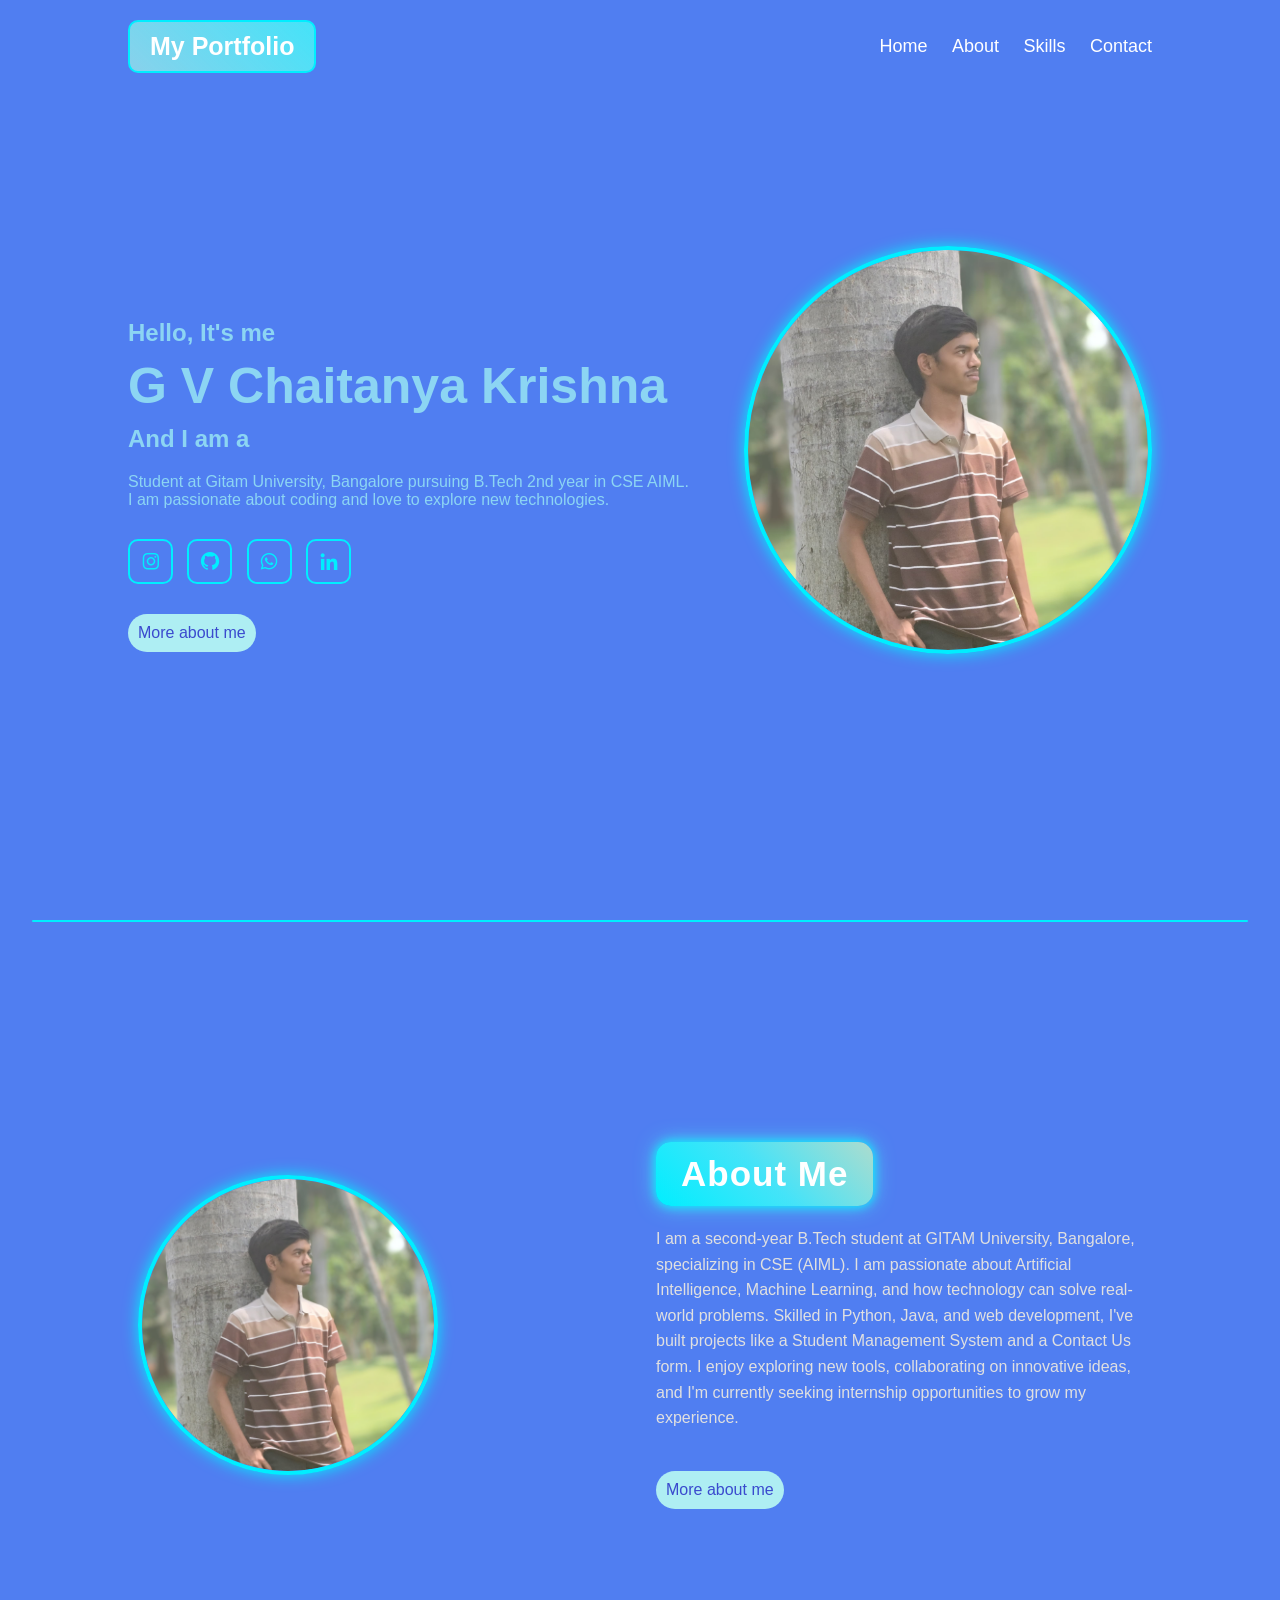
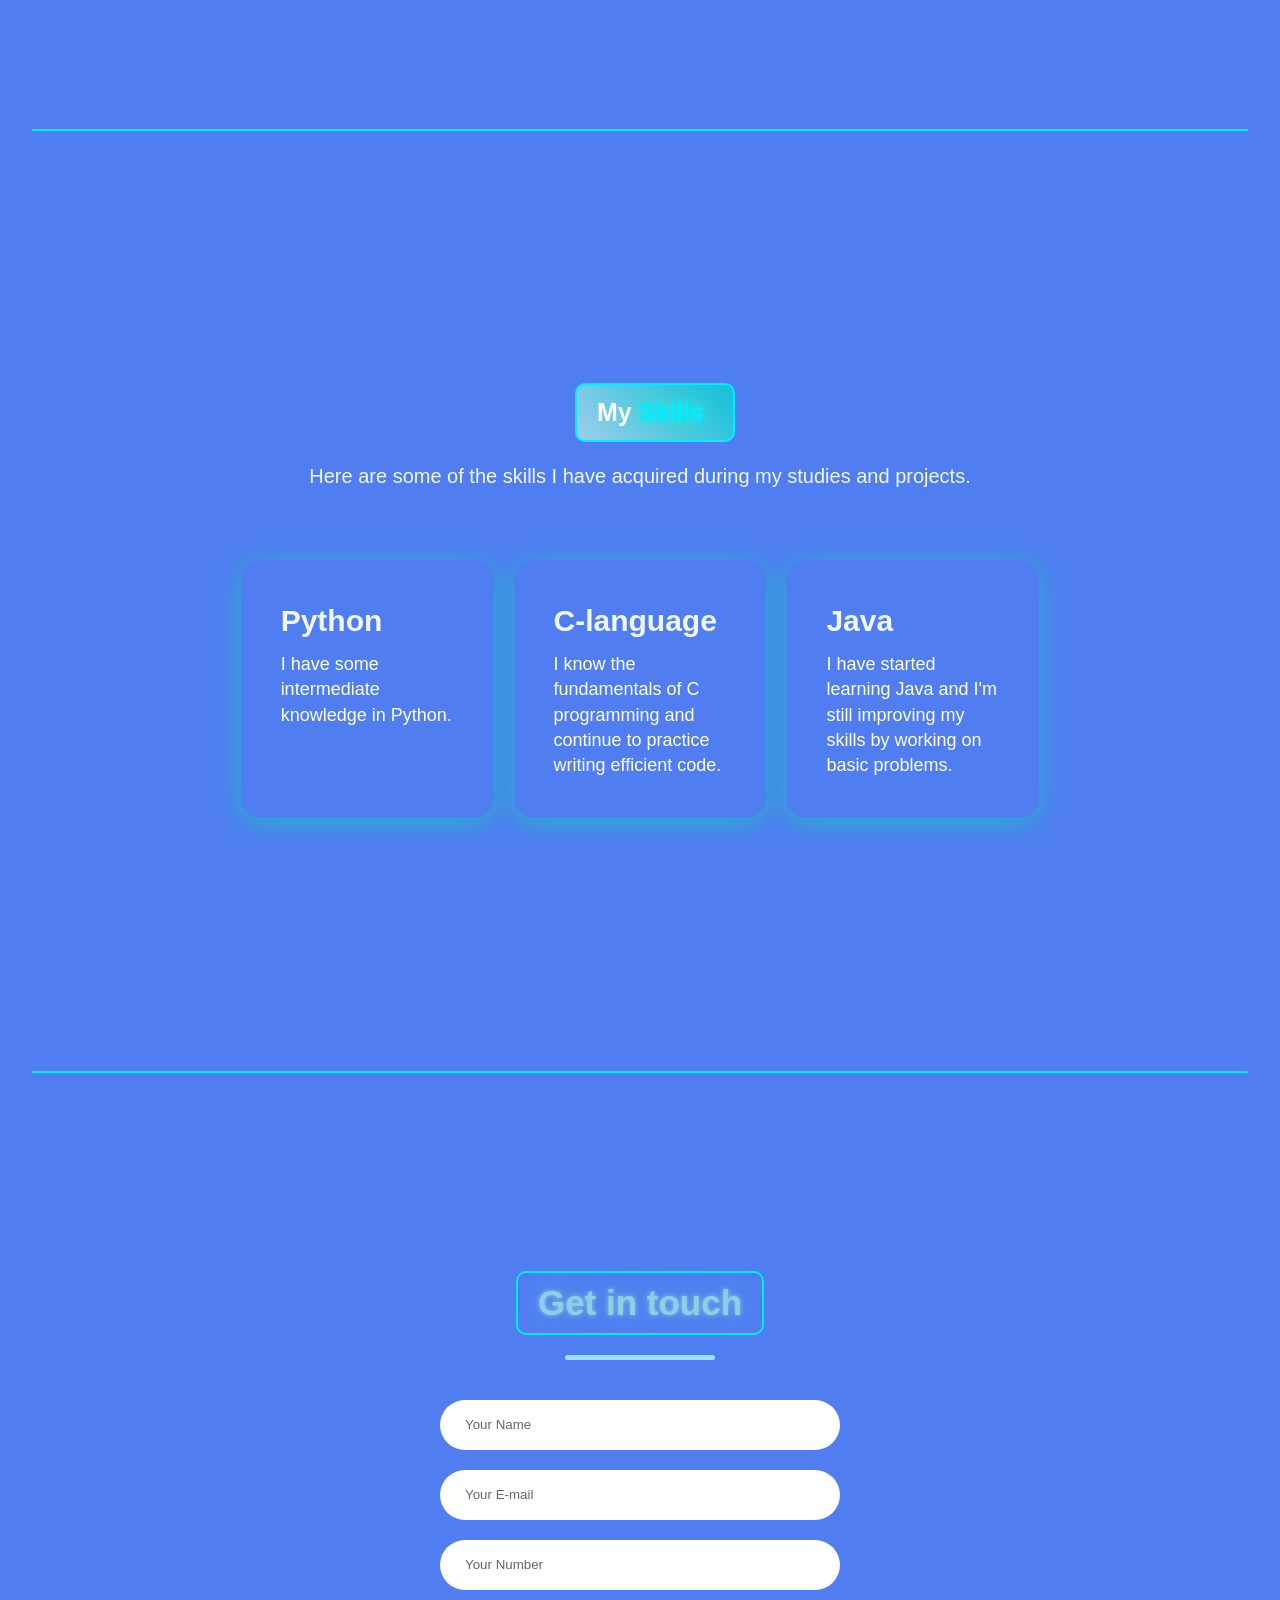
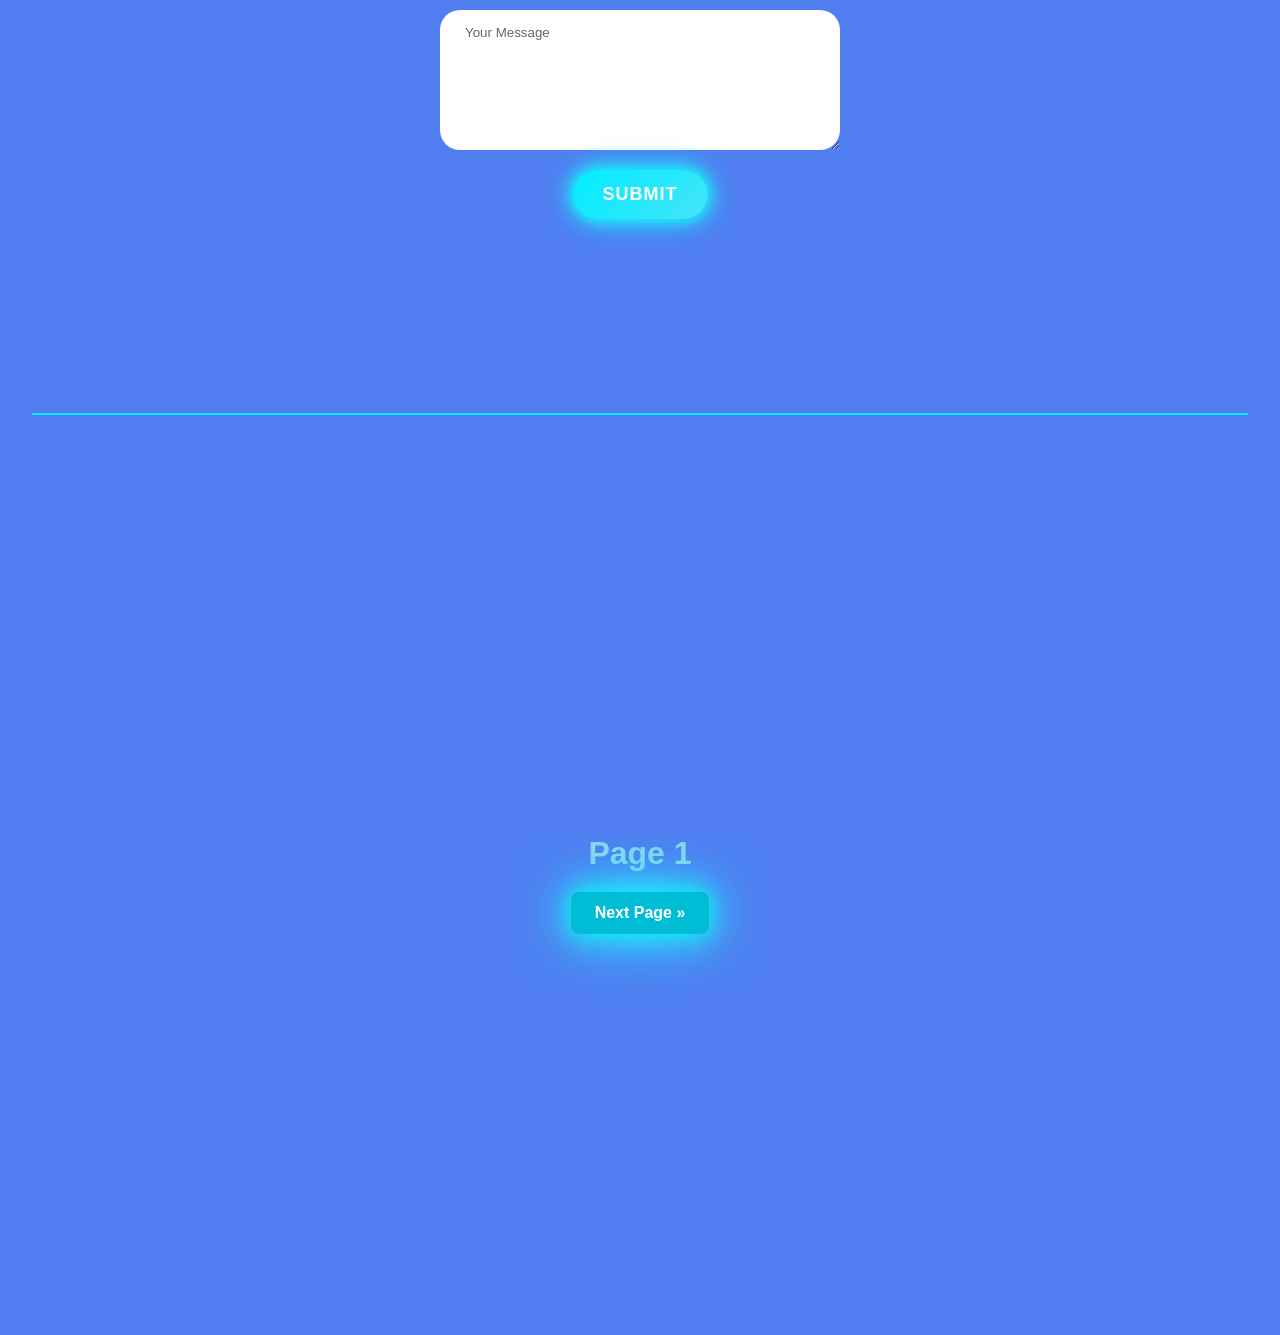
==== index.html @ 12415db1 "Add files via upload" ====
<!DOCTYPE html>
<html lang="en">
<head>
    <meta charset="UTF-8">
    <meta http-equiv="X-UA-Compatible" content="IE=edge">
    <meta name="viewport" content="width=device-width, initial-scale=1.0">
    <title>Portfolio</title>
    <link rel="stylesheet" href="styles.css">
    <link href='https://unpkg.com/boxicons@2.1.4/css/boxicons.min.css' rel='stylesheet'>
</head>
<body>
    <header class="header">
        <a href="index.html" class="logo">My Portfolio</a>

        <nav class="navbar">
            <a href="#home">Home</a>
            <a href="#about">About</a>
            <a href="#skills">Skills</a>    
            <a href="#contact">Contact</a>
        </nav>
    </header>

    <section class="home" id="home">
        <div class="home-content">
            <h3>Hello, It's me</h3>
            <h1>G V Chaitanya Krishna</h1>
            <h3>And I am a</h3>
            <p>Student at Gitam University, Bangalore pursuing B.Tech 2nd year in CSE AIML. <br>
               I am passionate about coding and love to explore new technologies.</p>

            <div class="social-icons">
                <a href="https://www.instagram.com/chaitanya__018" target="_blank"><i class='bx bxl-instagram'></i></a>
                <a href="https://github.com/ChaitanyaKrishna4658" target="_blank"><i class='bx bxl-github'></i></a>
                <a href="https://wa.me/918555912133" target="_blank"><i class='bx bxl-whatsapp'></i></a>
                <a href="https://www.linkedin.com/in/chaitanya-krishna-018" target="_blank"><i class='bx bxl-linkedin'></i></a>
            </div>

            <a href="#about" class="btn-box">More about me</a>
        </div>
        <span class="home-img"></span>
    </section>
    <hr>
    <section class="about" id="about">
        <div class="about-content">
            <img src="chaitanya.jpg" alt="Profile Picture" class="profile-img">
        </div>
        <div class="about-text">
            <h2>About <span>Me</span></h2>
            <p>
            I am a second-year B.Tech student at GITAM University, Bangalore, specializing in CSE (AIML).
            I am passionate about Artificial Intelligence, Machine Learning, and how technology can solve real-world problems.
            Skilled in Python, Java, and web development, I've built projects like a Student Management System and a Contact Us form.
            I enjoy exploring new tools, collaborating on innovative ideas, and 
            I'm currently seeking internship opportunities to grow my experience.</p>

            <a href="#skills" class="btn-box">More about me</a>
        </div>
    </section>
    <hr>
    <section>
        <div class="skills" id="skills">
            <div class="container">
                <h1 class="skill-title">My <span>Skills</span></h1>
                <p>Here are some of the skills I have acquired during my studies and projects.</p>
                <div class="skills-list">
                    <div>
                        <i class="bxl bx-python" style="color:#00eeff;"></i>    
                        <h2>Python</h2>
                        <p>I have some intermediate knowledge in Python.</p>
                    </div>
                    <div>
                        <i class='bxl bx-c' style='color:#00eeff'></i> 
                        <h2>C-language</h2>
                        <p>I know the fundamentals of C programming and continue to practice writing efficient code.</p>
                    </div>
                    <div>
                        <i class='bxl bx-java' style='color:#00eeff'></i> 
                        <h2>Java</h2>
                        <p>I have started learning Java and I'm still improving my skills by working on basic problems.</p>
                    </div>
                </div>
            </div>
        </div>
    </section>
    <hr>
    <section class="contact" id="contact">
        <main class="grid-container">
            <section class="grid-item contact-form">
                <div class="Contact-container">
                    <form action="https://api.web3forms.com/submit" method="POST" class="contact-left">
                        <div class="contact-left-title">
                            <h2 class="glow-text">Get in touch</h2>
                            <hr>
                        </div>
                        <input type="hidden" name="access_key" value="ed3b8488-7eeb-40e5-9226-e91c855314e7">
                        <input type="text" name="name" placeholder="Your Name" class="Contact-inputs" required>
                        <input type="email" name="email" placeholder="Your E-mail" class="Contact-inputs" required>
                        <input type="number" name="phone.no" placeholder="Your Number" class="Contact-inputs" required>
                        <textarea name="message" placeholder="Your Message" class="Contact-inputs" required></textarea>
                        <button type="submit">submit</button>
                    </form>
                </div>
            </section>
        </main>
    </section>
    <hr>
    <body>
         <div class="container">
            <h1>Page 1</h1>
            <button class="next-btn", title="Go to next page">
            <a href="page.html">Next Page &raquo;</a>
            </button>
        </div>
    </body>
</body>
</html>
---- styles.css ----
* {
    margin: 0;
    padding: 0;
    box-sizing: border-box;
    font-family: 'Poppins', sans-serif;
}

body {
    color: #8cd5f3ff;
    background-color: rgb(80, 126, 241);
    background-attachment: fixed;
    background-size: cover;
}

.header {
    position: fixed;
    top: 0;
    left: 0;
    width: 100%;
    padding: 20px 10%;
    display: flex;
    align-items: center;
    justify-content: space-between;
    z-index: 1000;
    border-radius: 10px;
}

.logo {
    font-size: 25px;
    color: #fff;
    text-decoration: none;
    font-weight: 600;
    transition: 0.3s ease;
    border: 2px solid #0ef;
    padding: 10px 20px;
    border-radius: 10px;
    background: linear-gradient(45deg, rgba(157, 240, 233, 0.732), #45e3f8);
}

.navbar a {
    font-size: 18px;
    color: white;
    text-decoration: none;
    font-weight: 400;
    margin-left: 20px;
    transition: all 0.3s ease;
}

.navbar a:hover {
    color: #52e5b9;
}

.home {
    position: relative;
    width: 100%;
    height: 100vh;
    /*background: linear-gradient(135deg, rgb(63, 66, 227), #d516ea);*/
    display: flex;
    align-items: center;
    padding: 70px 10% 0;
    overflow: hidden;
}

.home-content {
    max-width: 600px;
    position: relative;
    z-index: 1;
}

.home-content h3 {
    font-size: 24px;
    font-weight: 600;
}

.home-content h1 {
    font-size: 50px;
    font-weight: 600;
    margin: 10px 0;
}

.home-content p {
    font-size: 16px;
    font-weight: 300;
    margin: 20px 0;
}

.social-icons a {
    display: inline-flex;
    justify-content: center;
    align-items: center;
    width: 45px;
    height: 45px;
    border: 2px solid #0ef;
    color: #0ef;
    font-size: 22px;
    border-radius: 10px;
    text-decoration: none;
    margin: 10px 10px 10px 0;
    transition: 0.3s ease;
}

.social-icons a:hover {
    background: #0ef;
    box-shadow: 0 0 10px #0ef;
}

.btn-box {
    display: inline-block;
    padding: 10px 25px;
    background: #aeeef3;
    border-radius: 25px;
    font-size: 16px;
    color: #3a4ace;
    text-decoration: none;
    font-weight: 500;
    margin-top: 20px;
    transition: 0.3s ease;
}

.btn-box:hover {
    box-shadow: 0 0 5px cyan, 0 0 15px cyan, 0 0 25px cyan;
}

.home::after {
    content: '';
    position: absolute;
    right: 10%;
    top: 50%;
    transform: translateY(-50%);
    width: 400px;
    height: 400px;
    background: url('chaitanya.jpg') no-repeat center center/cover;
    border-radius: 50%;
    border: 4px solid #0ef;
    box-shadow: 0 0 15px #0ef;
    transition: 0.4s ease;
    z-index: 0;
}

.home:hover::after {
    transform: translateY(-50%) scale(1.05) rotate(2deg);
    box-shadow: 0 0 20px #0ef, 0 0 40px #0ef66d;
}

.about {
    display: grid;
    grid-template-columns: repeat(2, 1fr);
    align-items: center;
    gap: 2rem;
    padding: 200px 10%;
    /*background: linear-gradient(135deg, #3955f8, #a930ce);*/
    color: #ffffff;
}   

.about-content {
    display: flex;
    justify-content: flex-start;
}

.profile-img {
    width: 300px;
    height: 300px;
    border-radius: 70%;
    border: 4px solid #0ef;
    box-shadow: 0 0 15px #0ef;
    transition: transform 0.4s ease;
    margin-left: 10px;
}

.profile-img:hover {
    transform: scale(1.05);
}

.about-text h2 {
    font-size: 35px;
    color: #fff;
    font-weight: 700;
    padding: 12px 25px;
    border-radius: 15px;
    background: linear-gradient(45deg, #0ef, #45e3f8, #addcce);
    box-shadow: 0 0 10px #0ef, 0 0 20px #45e3f8;
    text-align: center;
    letter-spacing: 1px;
    display: inline-block;
}

.about-text p {
    font-size: 16px;
    color: #e0e0e0;
    margin: 20px 0;
    line-height: 1.6;
}

.gradient-text {
    background: linear-gradient(to right, #0ef, #52e5b9);
    -webkit-text-fill-color: transparent;
    font-weight: bold;
}

.btn-box {
    display: inline-block;
    padding: 10px 10px;
    background: #aeeef3;
    border-radius: 25px;
    font-size: 16px;
    color: #3a4ace;
    text-decoration: none;
    font-weight: 500;
    transition: 0.3s ease;
}

.btn-box:hover {
    background: #0ef;
    color: #081b29;
    box-shadow: 0 0 15px #0ef, 0 0 25px #0ef;
}

#skills {
    color: aliceblue;
    font-size: 20px;
    line-height: 1.4;
    margin-bottom: 20px;
    /*background: linear-gradient(100deg,#a930ce, #5764aa);*/
}

.container {
    padding: 90px;
}

hr {
    border: none;
    height: 2px;
    background-color: #0ef;
    margin: 20px auto;
    border-radius: 10px;
    width: 95%;
    align-items: center;
}

.skill-title {
    font-size: 25px;
    color: #fff;
    text-decoration: none;
    font-weight: 600;
    transition: 0.3s ease;
    width: 160px;
    border: 2px solid #0ef;
    margin-left: 30px;
    padding: 10px 20px;
    border-radius: 10px;
    background: linear-gradient(45deg, rgba(184, 235, 231, 0.732), #10c2d9);
}

.skill-title span {
    color: #0ef;
    font-weight: 600;
    text-shadow: 0 0 10px #0ef, 0 0 20px #52e5b9;
}

.skill-title p {
    font-size: 20px;
    color: #ffffff;
    align-content: center;
    align-items: center;
}

.skills-list {
    display: grid;
    grid-template-columns: repeat(auto-fit, minmax(200px, 1fr));
    grid-gap: 20px;
    margin-top: 50px;
}

.skills-list div {
    padding: 40px;
    font-size: 20px;
    font-weight: 100px;
    border-right: 10px;
    border-radius: 20px;
    transition: background 0.3s ease, transform 0.3s ;
    box-shadow: 0 4px 25px rgba(30, 190, 202, 0.89);
}

.skills-list div p {
    font-size: 18px;
    color: #ffffff;
    margin-top: 10px;
}

.Contact-container {
    height: 100vh;
    display: flex;
    align-items: center;
    justify-content: space-evenly;
    /*background: linear-gradient(45deg, #8b98e6, #7a47d9);*/
}

.contact-left {
    display: flex;
    flex-direction: column;
    align-items: center;
    gap: 20px;
}

.contact-left-title h2 {
    font-weight: 600;
    color: #8ecfe7;
    font-size: 35px;
    margin-bottom: 5px;
}

.glow-text {
    font-size: 35px;
    color: rgb(160, 58, 224);
    text-shadow: 0 0 5px #86cede, 0 0 25px #6697e0;
    animation: blink 1s infinite;
    margin-top: 4px;
    border: 2px solid #0ef;
    padding: 10px 20px;
    border-radius: 10px;
}

@keyframes blink {
    0%, 100% { opacity: 1; }
    50% { opacity: 0; }
}

.contact-left-title hr {
    border: none;
    height: 5px;
    width: 150px;
    background-color: #9de2ef;
    border-radius: 10px;
    margin-bottom: 20px;
}

.Contact-inputs {
    width: 400px;
    height: 50px;
    border: none;
    outline: none;
    padding-left: 25px;
    font-weight: 500;
    color: #0f93d9;
    border-radius: 50px;
}

.contact-left textarea {
    height: 140px;
    padding-top: 15px;
    border-radius: 20px;
}

.Contact-inputs:focus {
    border: 2px solid #a363aa;
}

.Contact-inputs::placeholder {
    color: #666;
}

.contact-left button {
    display: inline-flex;
    align-items: center;
    justify-content: center;
    padding: 14px 30px;
    font-size: 18px;
    font-weight: 600;
    color: #fff;
    text-transform: uppercase;
    letter-spacing: 1px;
    border: none;
    border-radius: 50px;
    background: linear-gradient(135deg, #0ef, #45e3f8);
    box-shadow: 0 0 10px #0ef, 0 0 20px #45e3f8, 0 0 30px #0ef;
    cursor: pointer;
    transition: 0.3s ease-in-out;
}

.contact-left button:hover {
    transform: scale(1.05);
    box-shadow: 0 0 20px #0ef, 0 0 40px #45e3f8, 0 0 60px #0ef;
    background: linear-gradient(135deg, #45e3f8, #0ef);
}

.contact-left button:active {
    transform: scale(0.95);
    box-shadow: 0 0 10px #0ef;
}
.container{
    display: flex;
    flex-direction: column;
    align-items: center;
    justify-content: center;
    height: 100vh;
    row-gap: 20px;
}
.h1{
    font-size: 20px;
    margin-bottom: 20px;
    align-items: center;
    align-content: center;
}
.next-btn {
  padding: 12px 24px;
  border: none;
  background-color: #00bcd4;
  border-radius: 8px;
  cursor: pointer;
  transition: background 0.3s ease, transform 0.2s ease;
  box-shadow: 0 0 20px #0ef, 0 0 40px #45e3f8, 0 0 60px #0ef;
}

.next-btn:hover {
  background-color: #3f74e8;
  transform: scale(1.05);

}

.next-btn a {
  color: white;
  text-decoration: none;
  font-weight: bold;
  font-size: 1rem;
}

.prod-container{
    padding: 20px;
    max-width: 1200px;
    margin: 0 auto; 
    display: flex;
    flex-wrap: wrap;
    justify-content: space-between;
    gap: 20px;
}
.prod-container h1 {
    text-align: center;
    margin-bottom: 30px;
    color: #2c3e50;
}
.filters{
    display: flex;
    justify-content: center;
    margin-bottom: 20px;
}
.filters select {
    padding: 10px 15px;
    font-size: 16px;
    border: 1px solid #ccc;
    border-radius: 8px;
    background-color: #fff;
    cursor: pointer;
    transition: border-color 0.3s ease;
}
.filters select:hover {
    border-color: #00bcd4;
}
.Categoryfilter{
    padding: 10px 20px;
    border: none;
    background-color: #00bcd4;
    color: white;
    border-radius: 10px;
    cursor: pointer;
    margin-right: 10px;
    transition: background 0.3s ease, transform 0.2s ease;
}
.product-grid {
    display: grid;
    grid-template-columns: repeat(auto-fill, minmax(250px, 1fr));
    gap: 25px;
}
.product-card {
    background: #fafafa;
    border-radius: 10px;
    padding: 15px;
    box-shadow: 0 2px 5px rgba(0, 0, 0, 0.1);
    text-align: center;
    transition: transform 0.3s ease;
}

.product-card:hover {
    transform: translateY(-5px);
}
.header-row {
    display: flex;
    align-items: center;
    justify-content: space-between;
    margin-bottom: 20px;
}

.header-row h1 {
    margin: 0;
    font-size: 32px;
    color: #2c3e50;
}

.search-icon {
    background-color: #5fb7e7;
    color: white;
    padding: 10px;
    border: none;
    border-radius: 50%;
    cursor: pointer;
    font-size: 20px;
    display: flex;
    align-items: center;
    justify-content: center;
    transition: background-color 0.3s ease;
}

.search-icon:hover {
    background-color: #58d5f8;
}
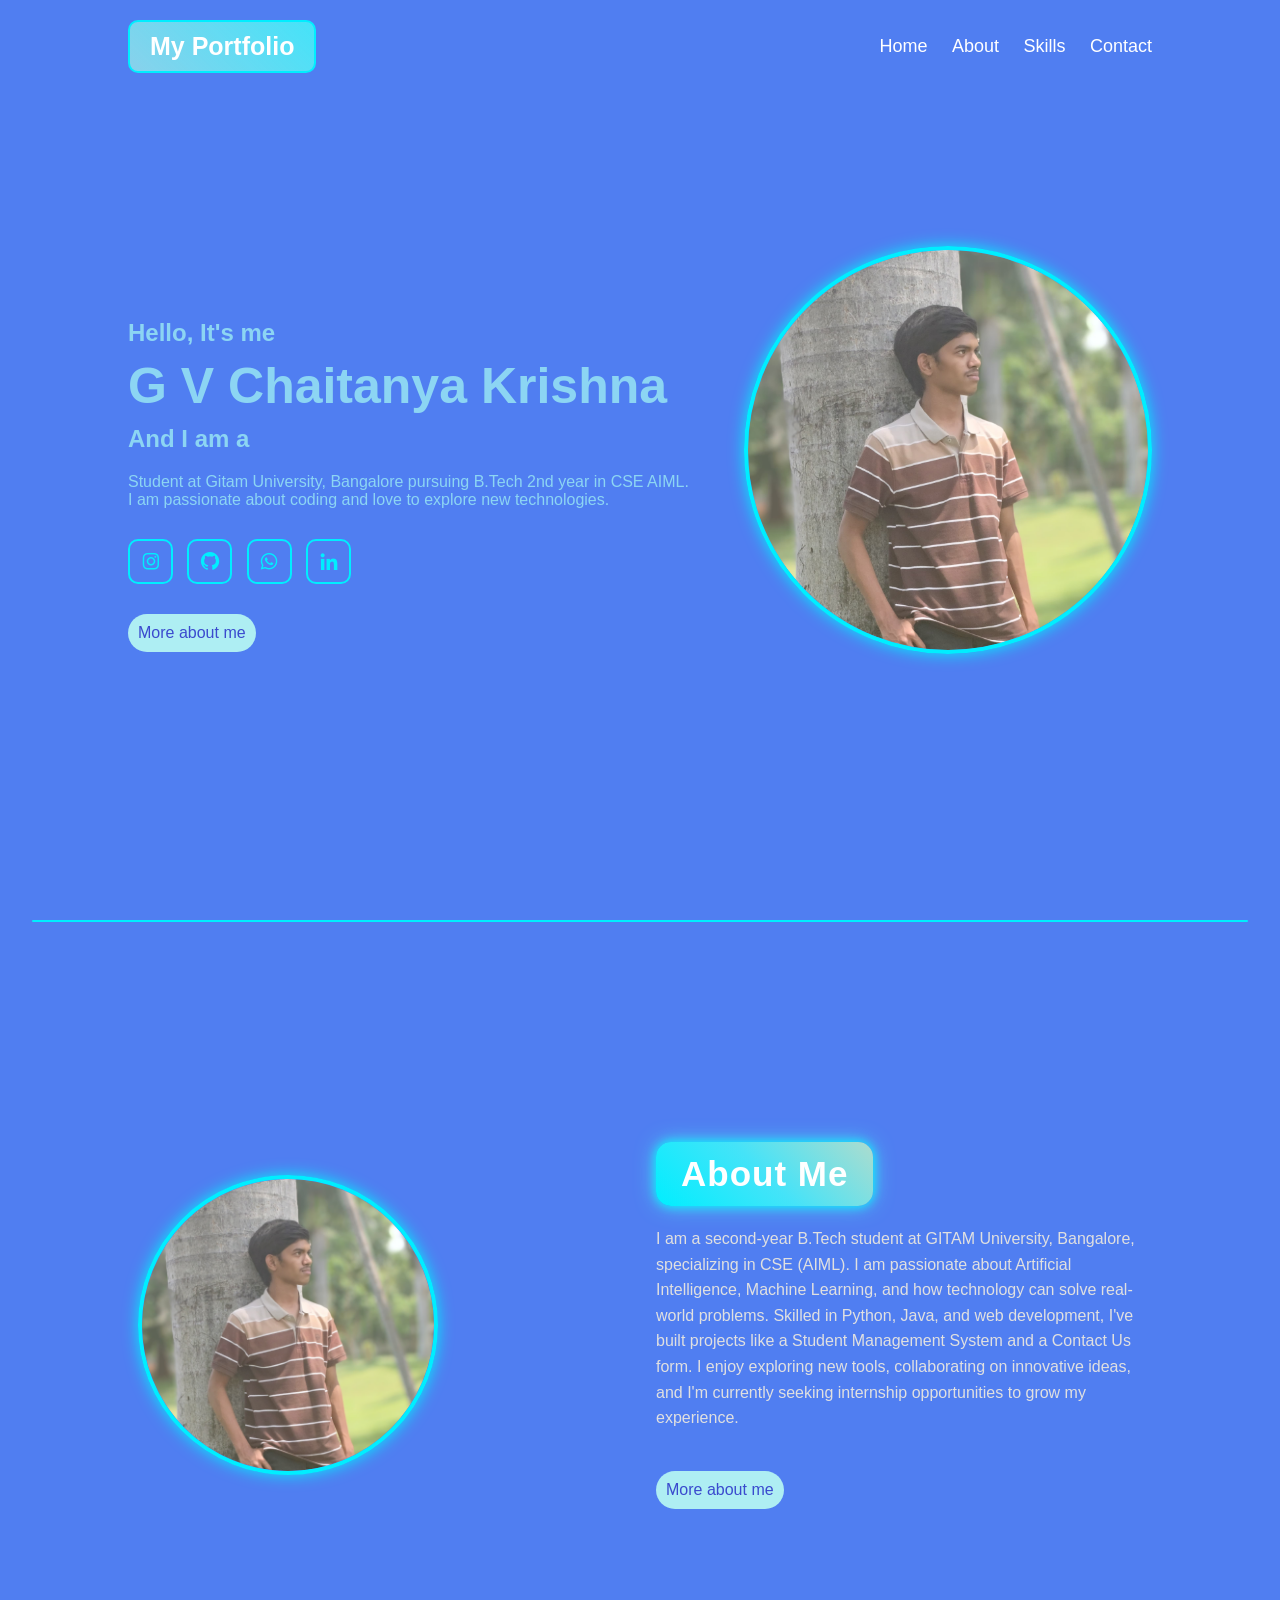
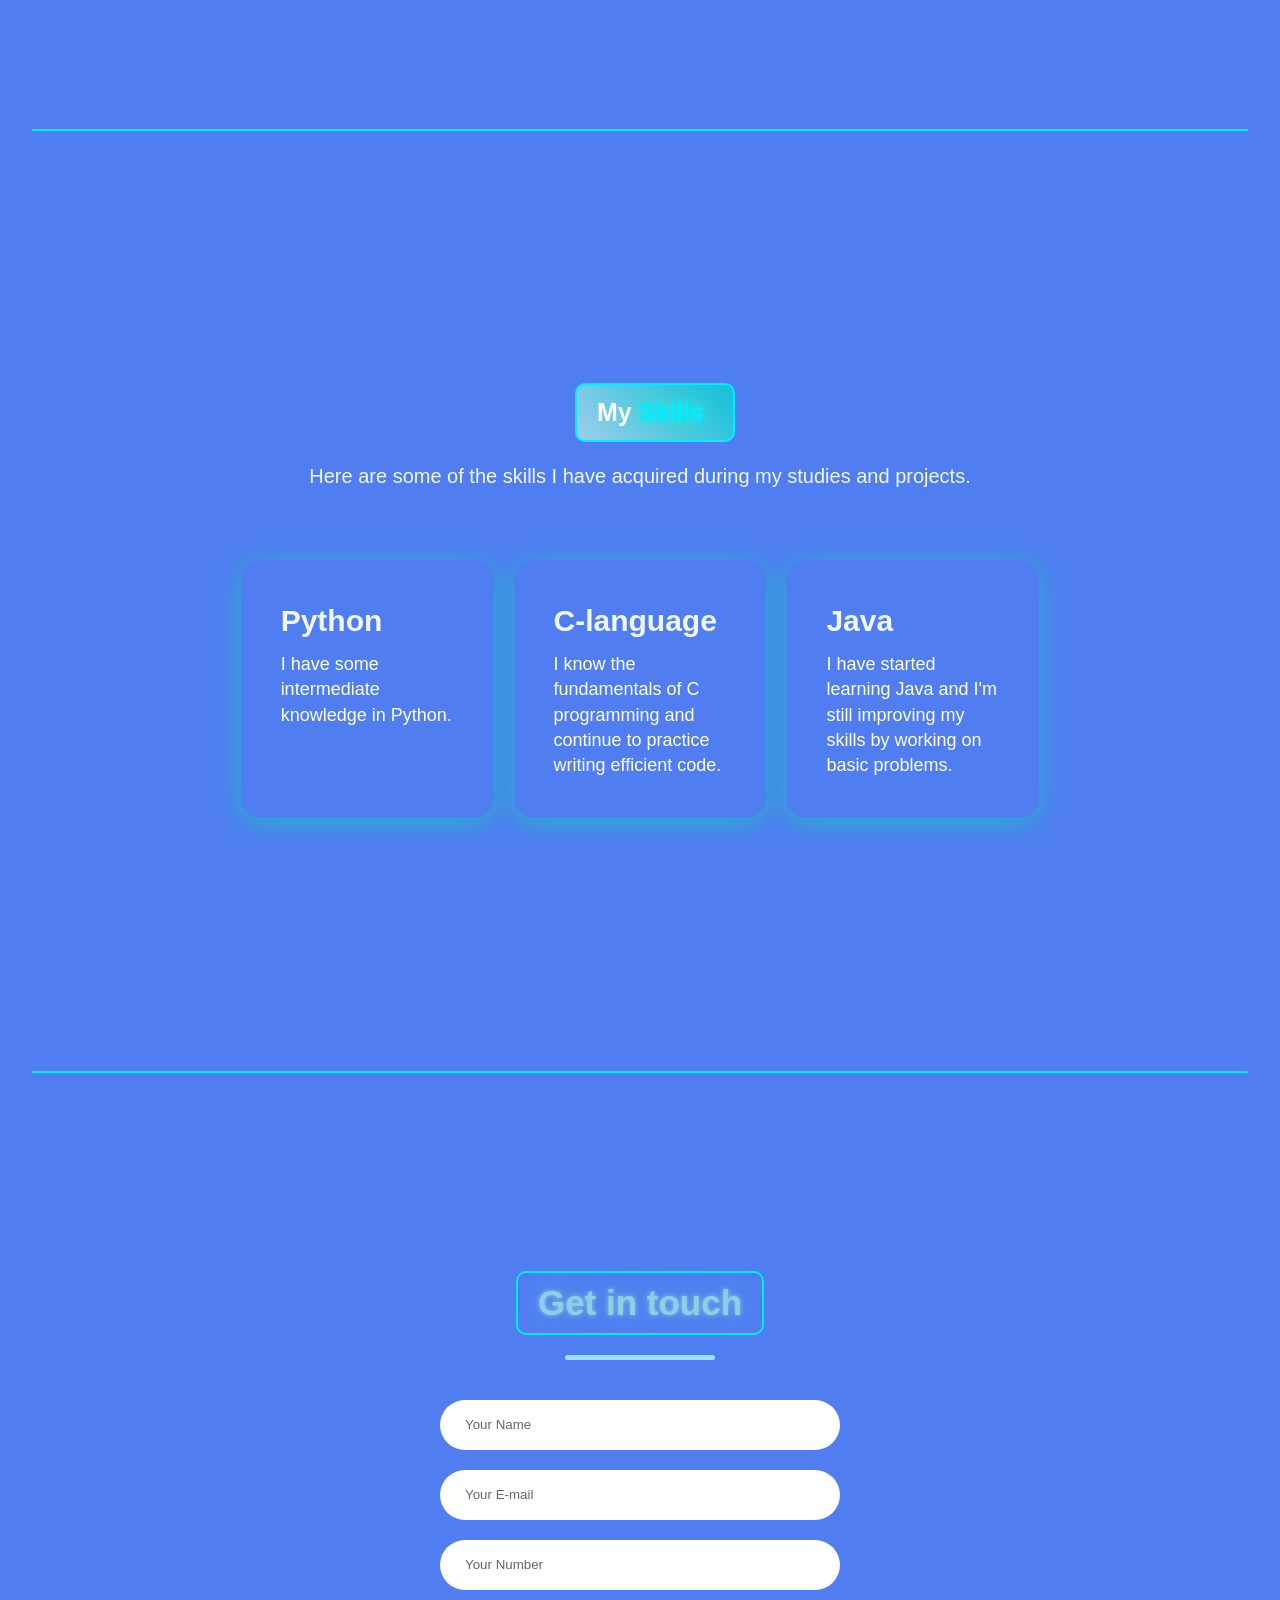
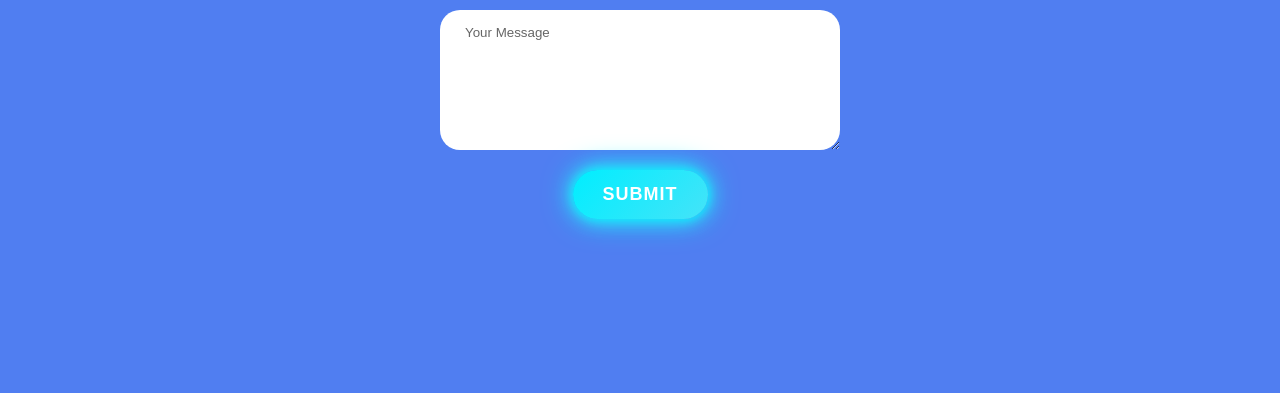
==== commit 07efe19f: "Update index.html" ====
--- a/index.html
+++ b/index.html
@@ -103,14 +103,5 @@
             </section>
         </main>
     </section>
-    <hr>
-    <body>
-         <div class="container">
-            <h1>Page 1</h1>
-            <button class="next-btn", title="Go to next page">
-            <a href="page.html">Next Page &raquo;</a>
-            </button>
-        </div>
-    </body>
 </body>
 </html>
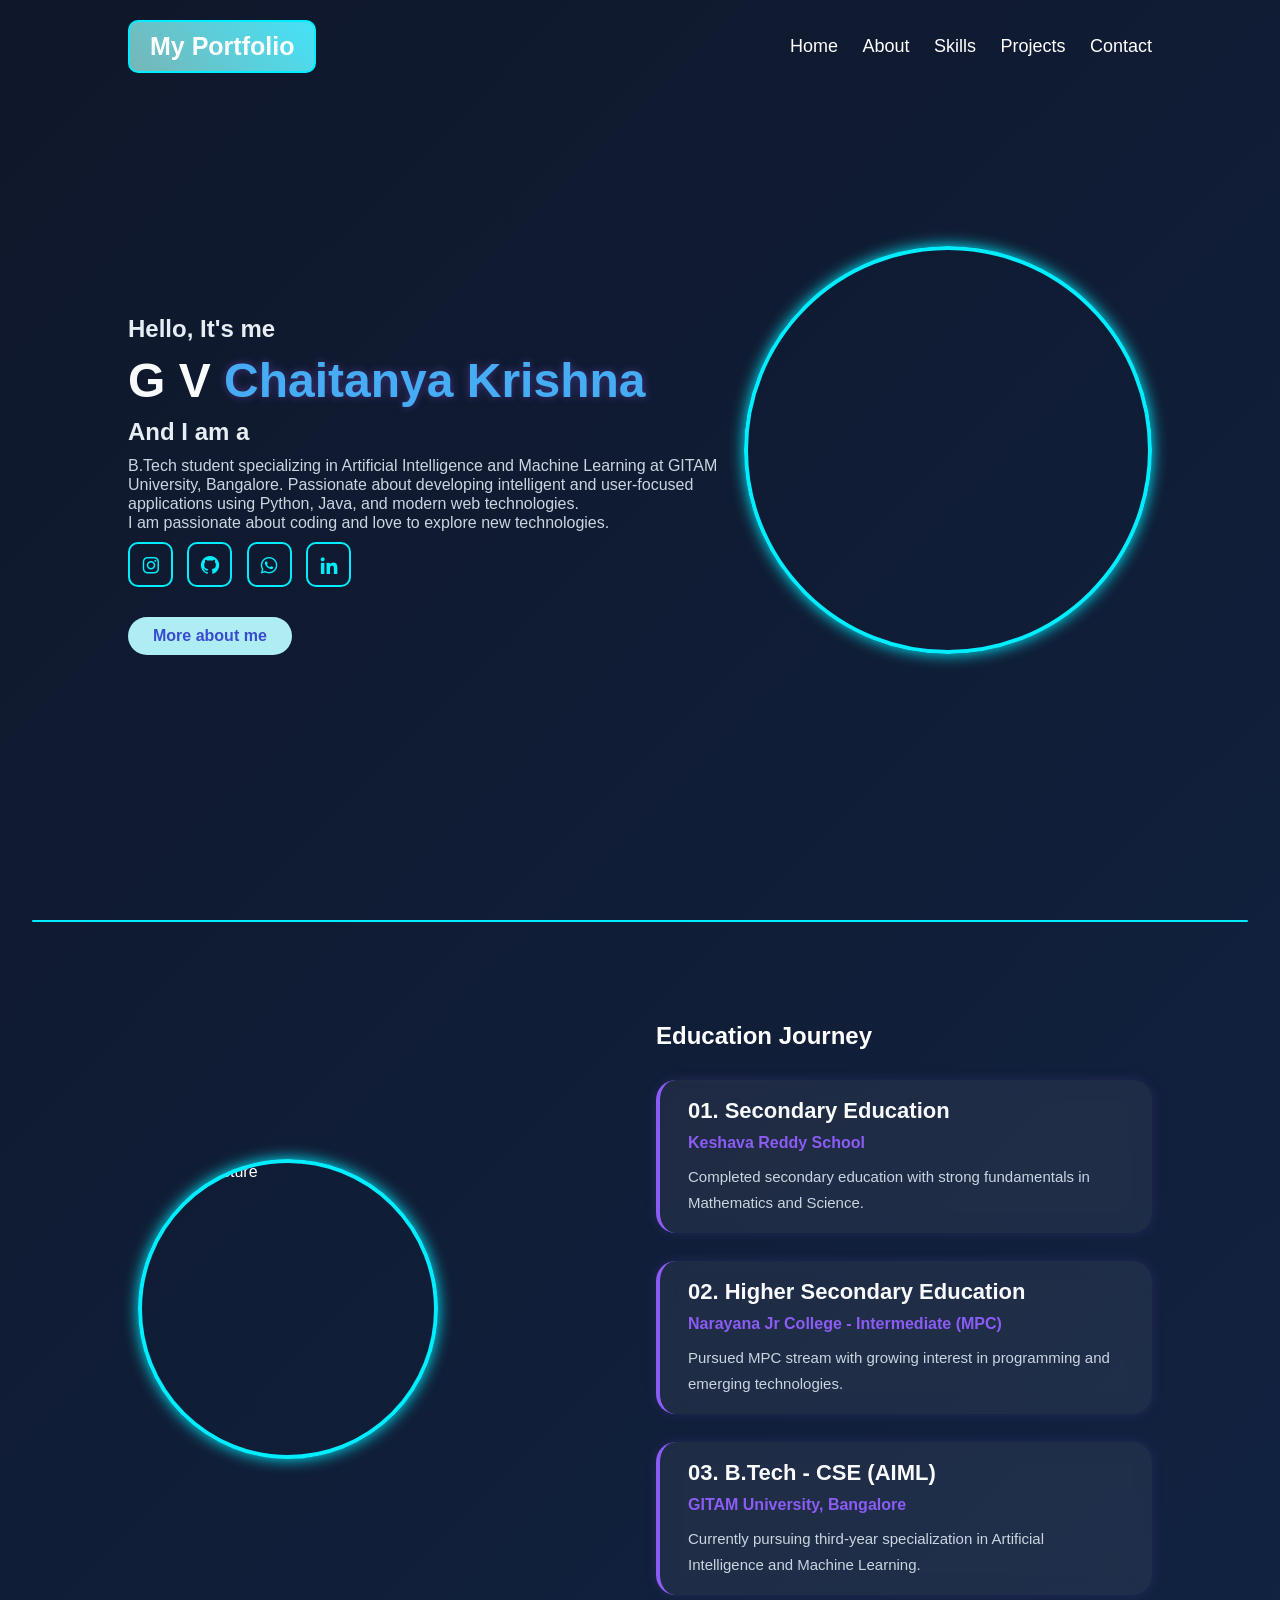
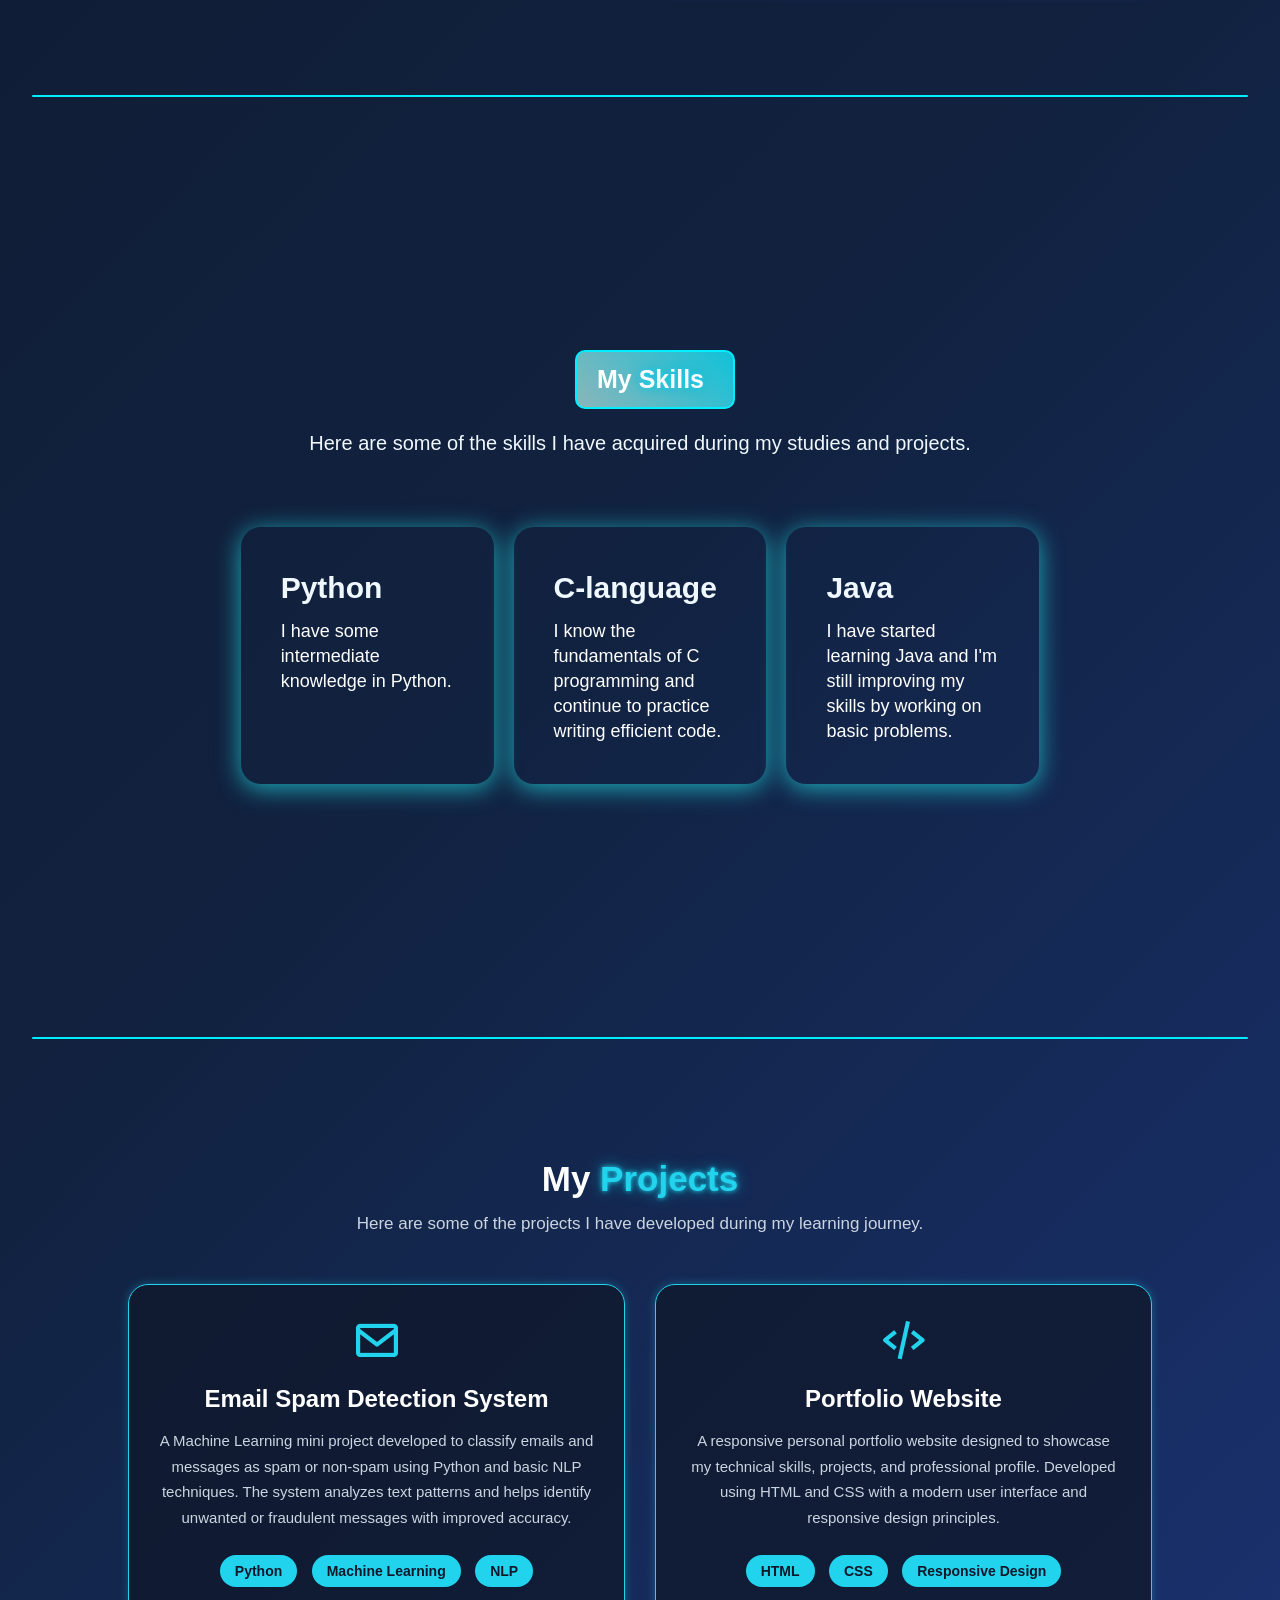
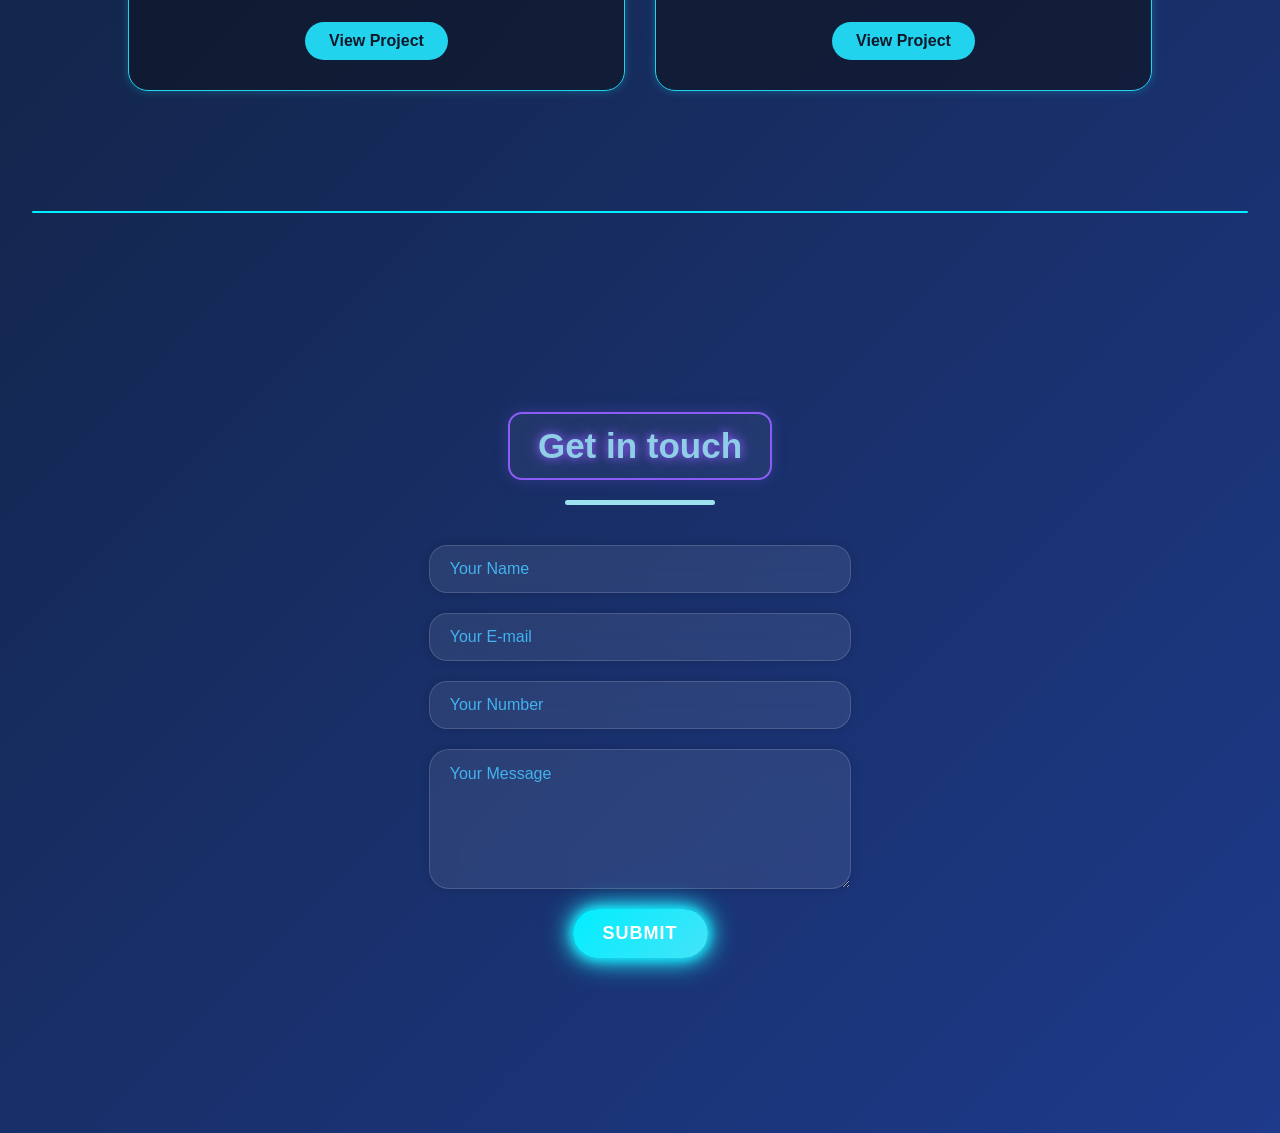
==== commit 028167e9: "Add files via upload Note: I apologize for the inconvenience, but certain features are still under " ====
--- a/index.html
+++ b/index.html
@@ -4,7 +4,7 @@
     <meta charset="UTF-8">
     <meta http-equiv="X-UA-Compatible" content="IE=edge">
     <meta name="viewport" content="width=device-width, initial-scale=1.0">
-    <title>Portfolio</title>
+    <title>Portfolio-website </title>
     <link rel="stylesheet" href="styles.css">
     <link href='https://unpkg.com/boxicons@2.1.4/css/boxicons.min.css' rel='stylesheet'>
 </head>
@@ -16,6 +16,7 @@
             <a href="#home">Home</a>
             <a href="#about">About</a>
             <a href="#skills">Skills</a>    
+            <a href="#projects">Projects</a>
             <a href="#contact">Contact</a>
         </nav>
     </header>
@@ -23,16 +24,17 @@
     <section class="home" id="home">
         <div class="home-content">
             <h3>Hello, It's me</h3>
-            <h1>G V Chaitanya Krishna</h1>
+            <h1>G V <span>Chaitanya Krishna</span></h1>
             <h3>And I am a</h3>
-            <p>Student at Gitam University, Bangalore pursuing B.Tech 2nd year in CSE AIML. <br>
-               I am passionate about coding and love to explore new technologies.</p>
+            <p>B.Tech student specializing in Artificial Intelligence and Machine Learning at GITAM University, Bangalore.
+            Passionate about developing intelligent and user-focused applications using Python, Java, and modern web technologies.<br>
+            I am passionate about coding and love to explore new technologies.</p>
 
             <div class="social-icons">
                 <a href="https://www.instagram.com/chaitanya__018" target="_blank"><i class='bx bxl-instagram'></i></a>
                 <a href="https://github.com/ChaitanyaKrishna4658" target="_blank"><i class='bx bxl-github'></i></a>
                 <a href="https://wa.me/918555912133" target="_blank"><i class='bx bxl-whatsapp'></i></a>
-                <a href="https://www.linkedin.com/in/chaitanya-krishna-018" target="_blank"><i class='bx bxl-linkedin'></i></a>
+                <a href="https://www.linkedin.com/in/chaitanya-krishna-gonugundla-65a676293/" target="_blank"><i class='bx bxl-linkedin'></i></a>
             </div>
 
             <a href="#about" class="btn-box">More about me</a>
@@ -41,21 +43,52 @@
     </section>
     <hr>
     <section class="about" id="about">
-        <div class="about-content">
-            <img src="chaitanya.jpg" alt="Profile Picture" class="profile-img">
+
+    <div class="about-content">
+        <img src="chaitanya.jpeg" alt="Profile Picture" class="profile-img">
+    </div>
+
+    <div class="about-text">
+    <!----  EDUCATION  ----->
+
+        <h2>Education <span>Journey</span></h2>
+
+        <div class="timeline-container">
+
+            <div class="timeline-box">
+                <h3>01. Secondary Education</h3>
+
+                <span>Keshava Reddy School</span>
+
+                <p>
+                    Completed secondary education with strong fundamentals in Mathematics and Science.
+                </p>
+            </div>
+
+            <div class="timeline-box">
+                <h3>02. Higher Secondary Education</h3>
+
+                <span>Narayana Jr College - Intermediate (MPC)</span>
+
+                <p>
+                    Pursued MPC stream with growing interest in programming and emerging technologies.
+                </p>
+            </div>
+
+            <div class="timeline-box">
+                <h3>03. B.Tech - CSE (AIML)</h3>
+
+                <span>GITAM University, Bangalore</span>
+
+                <p>
+                    Currently pursuing third-year specialization in Artificial Intelligence and Machine Learning.
+                </p>
+            </div>
+
         </div>
-        <div class="about-text">
-            <h2>About <span>Me</span></h2>
-            <p>
-            I am a second-year B.Tech student at GITAM University, Bangalore, specializing in CSE (AIML).
-            I am passionate about Artificial Intelligence, Machine Learning, and how technology can solve real-world problems.
-            Skilled in Python, Java, and web development, I've built projects like a Student Management System and a Contact Us form.
-            I enjoy exploring new tools, collaborating on innovative ideas, and 
-            I'm currently seeking internship opportunities to grow my experience.</p>
+    </div>
 
-            <a href="#skills" class="btn-box">More about me</a>
-        </div>
-    </section>
+</section>
     <hr>
     <section>
         <div class="skills" id="skills">
@@ -83,6 +116,59 @@
         </div>
     </section>
     <hr>
+<section class="projects" id="projects">
+    <div class="projects-container">
+
+        <h1 class="project-title">My <span>Projects</span></h1>
+
+        <p class="project-subtitle">
+            Here are some of the projects I have developed during my learning journey.
+        </p>
+
+        <div class="project-grid">
+
+            <!-- Project 1 -->
+            <div class="project-card">
+                <i class='bx bx-envelope'></i>
+
+                <h2>Email Spam Detection System</h2>
+
+                <p>
+                    A Machine Learning mini project developed to classify emails and messages as spam or non-spam using Python and basic NLP techniques. The system analyzes text patterns and helps identify unwanted or fraudulent messages with improved accuracy.
+                </p>
+
+                <div class="project-tech">
+                    <span>Python</span>
+                    <span>Machine Learning</span>
+                    <span>NLP</span>
+                </div>
+
+                <a href="#" class="project-btn">View Project</a>
+            </div>
+
+            <!-- Project 2 -->
+            <div class="project-card">
+                <i class='bx bx-code-alt'></i>
+
+                <h2>Portfolio Website</h2>
+
+                <p>
+                    A responsive personal portfolio website designed to showcase my technical skills, projects, and professional profile. Developed using HTML and CSS with a modern user interface and responsive design principles.
+                </p>
+
+                <div class="project-tech">
+                    <span>HTML</span>
+                    <span>CSS</span>
+                    <span>Responsive Design</span>
+                </div>
+
+                <a href="#" class="project-btn">View Project</a>
+            </div>
+
+        </div>
+    </div>
+</section>
+<hr>
     <section class="contact" id="contact">
         <main class="grid-container">
             <section class="grid-item contact-form">
@@ -104,4 +190,4 @@
         </main>
     </section>
 </body>
-</html>
+</html>
--- a/styles.css
+++ b/styles.css
@@ -10,6 +10,8 @@
     background-color: rgb(80, 126, 241);
     background-attachment: fixed;
     background-size: cover;
+    background: linear-gradient(135deg,#0F172A,#112240,#1E3A8A);
+    color: #e6edf3;
 }
 
 .header {
@@ -47,7 +49,11 @@
 }
 
 .navbar a:hover {
-    color: #52e5b9;
+    border: 5px solid #8B5CF6;
+
+    box-shadow:0 0 12px #8B5CF6,0 0 25px rgba(139, 92, 246, 0.5),0 0 45px rgba(139, 92, 246, 0.25);
+    border-radius: 10px;
+    padding: 8px 10px;
 }
 
 .home {
@@ -73,15 +79,27 @@
 }
 
 .home-content h1 {
-    font-size: 50px;
+    font-size: 48px;
     font-weight: 600;
     margin: 10px 0;
+    color: #F8FAFC;
+}
+
+.home-content h1 span {
+
+    color: #46acf4; /* For name chaitanya */
+
+    text-shadow:
+    0 0 8px rgba(139, 92, 246, 0.4);
 }
 
 .home-content p {
+    max-width: 600px;
+    line-height: 1.2;
     font-size: 16px;
-    font-weight: 300;
-    margin: 20px 0;
+    color: #CBD5E1;
+    text-align: left;
+    margin-top: 10px;
 }
 
 .social-icons a {
@@ -112,14 +130,13 @@
     font-size: 16px;
     color: #3a4ace;
     text-decoration: none;
-    font-weight: 500;
+    font-weight: 600;
     margin-top: 20px;
     transition: 0.3s ease;
 }
 
 .btn-box:hover {
-    box-shadow: 0 0 5px cyan, 0 0 15px cyan, 0 0 25px cyan;
-}
+    box-shadow: 0 0 5px #38BDF8,0 0 15px #0EA5E9,0 0 30px #0284C7;}
 
 .home::after {
     content: '';
@@ -129,7 +146,7 @@
     transform: translateY(-50%);
     width: 400px;
     height: 400px;
-    background: url('chaitanya.jpg') no-repeat center center/cover;
+    background: url('chaitanya.jpeg') no-repeat center center/cover;
     border-radius: 50%;
     border: 4px solid #0ef;
     box-shadow: 0 0 15px #0ef;
@@ -147,7 +164,7 @@
     grid-template-columns: repeat(2, 1fr);
     align-items: center;
     gap: 2rem;
-    padding: 200px 10%;
+    padding: 80px 10%;
     /*background: linear-gradient(135deg, #3955f8, #a930ce);*/
     color: #ffffff;
 }   
@@ -171,48 +188,83 @@
     transform: scale(1.05);
 }
 
-.about-text h2 {
-    font-size: 35px;
-    color: #fff;
-    font-weight: 700;
-    padding: 12px 25px;
-    border-radius: 15px;
-    background: linear-gradient(45deg, #0ef, #45e3f8, #addcce);
-    box-shadow: 0 0 10px #0ef, 0 0 20px #45e3f8;
-    text-align: center;
-    letter-spacing: 1px;
-    display: inline-block;
-}
-
-.about-text p {
+/* ================= EDUCATION TIMELINE ================= */
+
+.timeline-container {
+
+    display: flex;
+    flex-direction: column;
+
+    gap: 28px;
+
+    margin-top: 30px;
+}
+
+/* Timeline Card */
+
+.timeline-box {
+
+    background: rgba(255,255,255,0.06);
+
+    border-left: 4px solid #8B5CF6;
+
+    padding: 18px 28px;
+
+    border-radius: 20px;
+
+    backdrop-filter: blur(10px);
+
+    transition: 0.3s ease;
+
+    box-shadow:
+    0 0 12px rgba(139, 92, 246, 0.15);
+}
+
+/* Hover Effect */
+
+.timeline-box:hover {
+
+    transform: translateY(-5px);
+
+    box-shadow:
+    0 0 20px rgba(139, 92, 246, 0.35);
+}
+
+/* Heading */
+
+.timeline-box h3 {
+
+    font-size: 22px;
+
+    color: #F8FAFC;
+
+    margin-bottom: 10px;
+}
+
+/* Stream / College Name */
+
+.timeline-box span {
+
+    color: #8B5CF6;
+
     font-size: 16px;
-    color: #e0e0e0;
-    margin: 20px 0;
-    line-height: 1.6;
-}
-
-.gradient-text {
-    background: linear-gradient(to right, #0ef, #52e5b9);
-    -webkit-text-fill-color: transparent;
-    font-weight: bold;
-}
-
-.btn-box {
-    display: inline-block;
-    padding: 10px 10px;
-    background: #aeeef3;
-    border-radius: 25px;
-    font-size: 16px;
-    color: #3a4ace;
-    text-decoration: none;
-    font-weight: 500;
-    transition: 0.3s ease;
-}
-
-.btn-box:hover {
-    background: #0ef;
-    color: #081b29;
-    box-shadow: 0 0 15px #0ef, 0 0 25px #0ef;
+
+    font-weight: 600;
+
+    display: block;
+
+    margin-bottom: 12px;
+}
+
+/* Description */
+
+.timeline-box p {
+
+    color: #CBD5E1;
+
+    line-height: 1.7;
+
+    font-size: 15px;
 }
 
 #skills {
@@ -250,11 +302,13 @@
     border-radius: 10px;
     background: linear-gradient(45deg, rgba(184, 235, 231, 0.732), #10c2d9);
 }
-
 .skill-title span {
-    color: #0ef;
-    font-weight: 600;
-    text-shadow: 0 0 10px #0ef, 0 0 20px #52e5b9;
+    color: #F8FAFC;
+    font-weight: 700;
+
+    text-shadow:
+    0 0 5px #22D3EE,
+    0 0 12px #06B6D4;
 }
 
 .skill-title p {
@@ -287,6 +341,113 @@
     margin-top: 10px;
 }
 
+
+.projects {
+    padding: 100px 10%;
+    color: #fff;
+}
+
+.projects-container {
+    text-align: center;
+}
+
+.project-title {
+    font-size: 35px;
+    font-weight: 700;
+    margin-bottom: 15px;
+}
+
+.project-title span {
+    color: #22D3EE;
+
+    text-shadow:
+    0 0 5px #22D3EE,
+    0 0 15px #0891B2;
+}
+
+.project-subtitle {
+    color: #CBD5E1;
+    margin-bottom: 50px;
+    font-size: 17px;
+}
+
+.project-grid {
+    display: grid;
+    grid-template-columns: repeat(auto-fit, minmax(320px, 1fr));
+    gap: 30px;
+}
+
+.project-card {
+    background: rgba(15, 23, 42, 0.75);
+    padding: 30px;
+    border-radius: 20px;
+    border: 1px solid #22D3EE;
+    transition: 0.4s ease;
+
+    box-shadow:
+    0 0 10px rgba(34, 211, 238, 0.3);
+}
+
+.project-card:hover {
+    transform: translateY(-10px);
+
+    box-shadow:
+    0 0 15px #22D3EE,
+    0 0 30px rgba(34, 211, 238, 0.5);
+}
+
+.project-card i {
+    font-size: 50px;
+    color: #22D3EE;
+    margin-bottom: 20px;
+}
+
+.project-card h2 {
+    font-size: 24px;
+    margin-bottom: 15px;
+}
+
+.project-card p {
+    font-size: 15px;
+    color: #CBD5E1;
+    line-height: 1.7;
+}
+
+.project-tech {
+    margin: 20px 0;
+}
+
+.project-tech span {
+    display: inline-block;
+    padding: 8px 15px;
+    margin: 5px;
+    border-radius: 20px;
+    background: #22D3EE;
+    color: #0F172A;
+    font-size: 14px;
+    font-weight: 600;
+}
+
+.project-btn {
+    display: inline-block;
+    margin-top: 10px;
+    padding: 10px 24px;
+    border-radius: 25px;
+    background: #22D3EE;
+    color: #0F172A;
+    text-decoration: none;
+    font-weight: 600;
+    transition: 0.3s ease;
+}
+
+.project-btn:hover {
+    background: #67E8F9;
+
+    box-shadow:
+    0 0 10px #22D3EE,
+    0 0 20px #0891B2;
+}
+
 .Contact-container {
     height: 100vh;
     display: flex;
@@ -310,14 +471,19 @@
 }
 
 .glow-text {
-    font-size: 35px;
-    color: rgb(160, 58, 224);
-    text-shadow: 0 0 5px #86cede, 0 0 25px #6697e0;
-    animation: blink 1s infinite;
+    font-size: 38px;
+    font-weight: 700;
+    color: #F8FAFC;
+
+    text-shadow:0 0 8px #8B5CF6,0 0 18px rgba(139, 92, 246, 0.5);
     margin-top: 4px;
-    border: 2px solid #0ef;
-    padding: 10px 20px;
-    border-radius: 10px;
+    border: 2px solid #8B5CF6;
+    padding: 12px 28px;
+    border-radius: 14px;
+    background: rgba(255,255,255,0.05);
+    backdrop-filter: blur(10px);
+    box-shadow:0 0 15px rgba(139, 92, 246, 0.25);
+    transition: 0.3s ease;
 }
 
 @keyframes blink {
@@ -335,16 +501,32 @@
 }
 
 .Contact-inputs {
-    width: 400px;
-    height: 50px;
-    border: none;
+
+    width: 160%;
+
+    padding: 14px 20px;
+
+    border-radius: 18px;
+
+    border: 1.5px solid rgba(255,255,255,0.15);
+
+    background: rgba(255,255,255,0.08);
+
+    backdrop-filter: blur(12px);
+
+    color: #F8FAFC;
+
+    font-size: 16px;
+
+    font-weight: 500;
+
     outline: none;
-    padding-left: 25px;
-    font-weight: 500;
-    color: #0f93d9;
-    border-radius: 50px;
-}
-
+
+    transition: all 0.3s ease;
+
+    box-shadow:
+    0 0 10px rgba(0,0,0,0.15);
+}
 .contact-left textarea {
     height: 140px;
     padding-top: 15px;
@@ -352,11 +534,11 @@
 }
 
 .Contact-inputs:focus {
-    border: 2px solid #a363aa;
+    border: 2px solid #3171f1c5;
 }
 
 .Contact-inputs::placeholder {
-    color: #666;
+    color: #43b2ee;
 }
 
 .contact-left button {
@@ -511,4 +693,4 @@
 
 .search-icon:hover {
     background-color: #58d5f8;
-}
+}
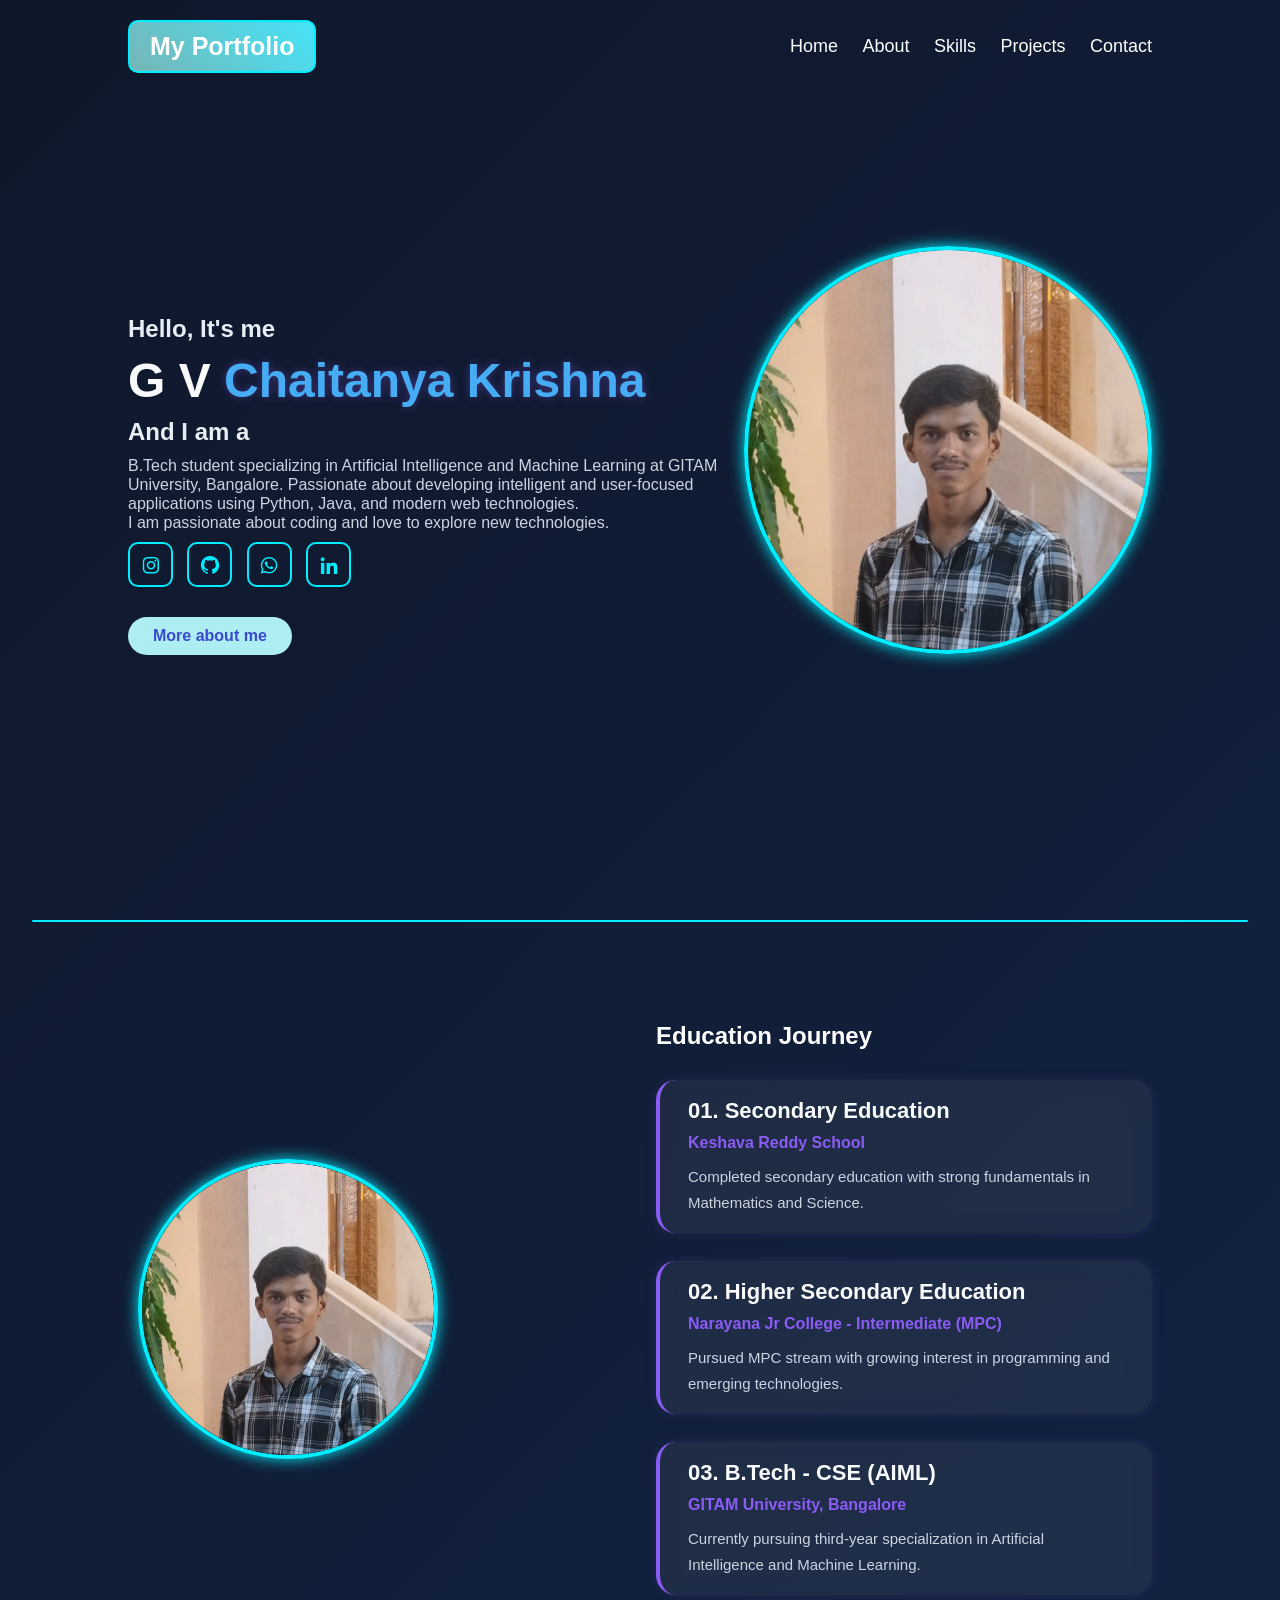
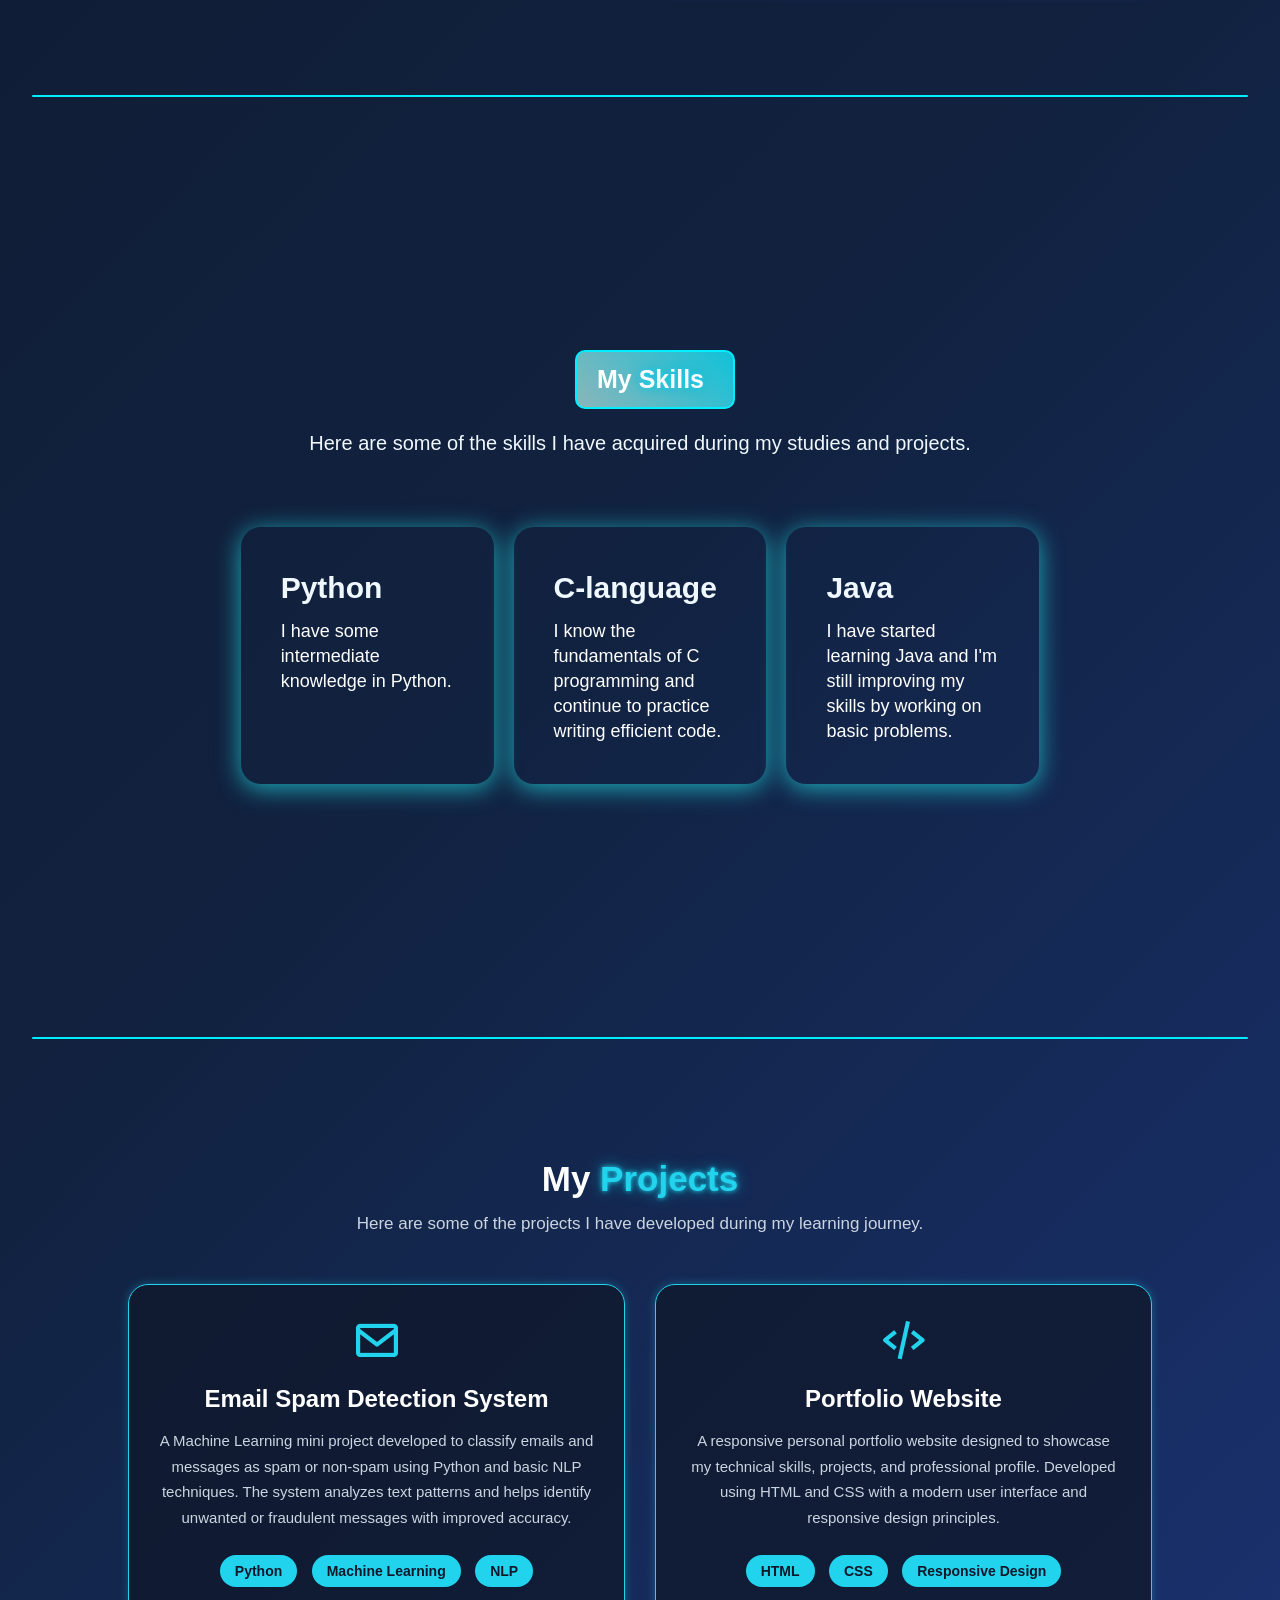
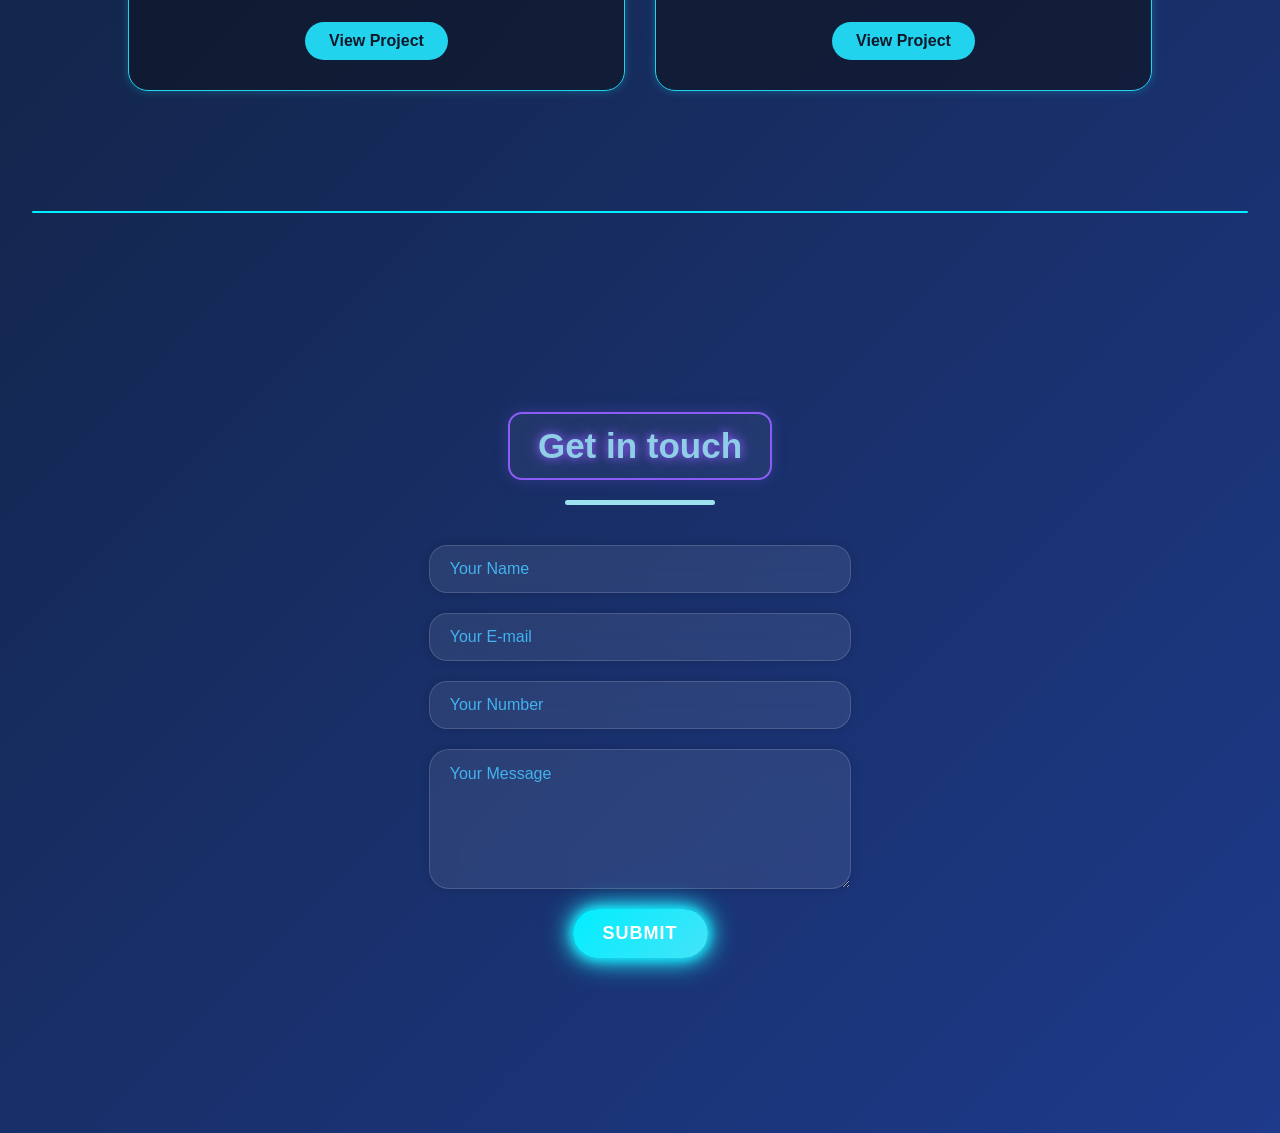
==== commit 943b3de8: "Update index.html" ====
--- a/index.html
+++ b/index.html
@@ -190,4 +190,4 @@
         </main>
     </section>
 </body>
-</html>+</html>
